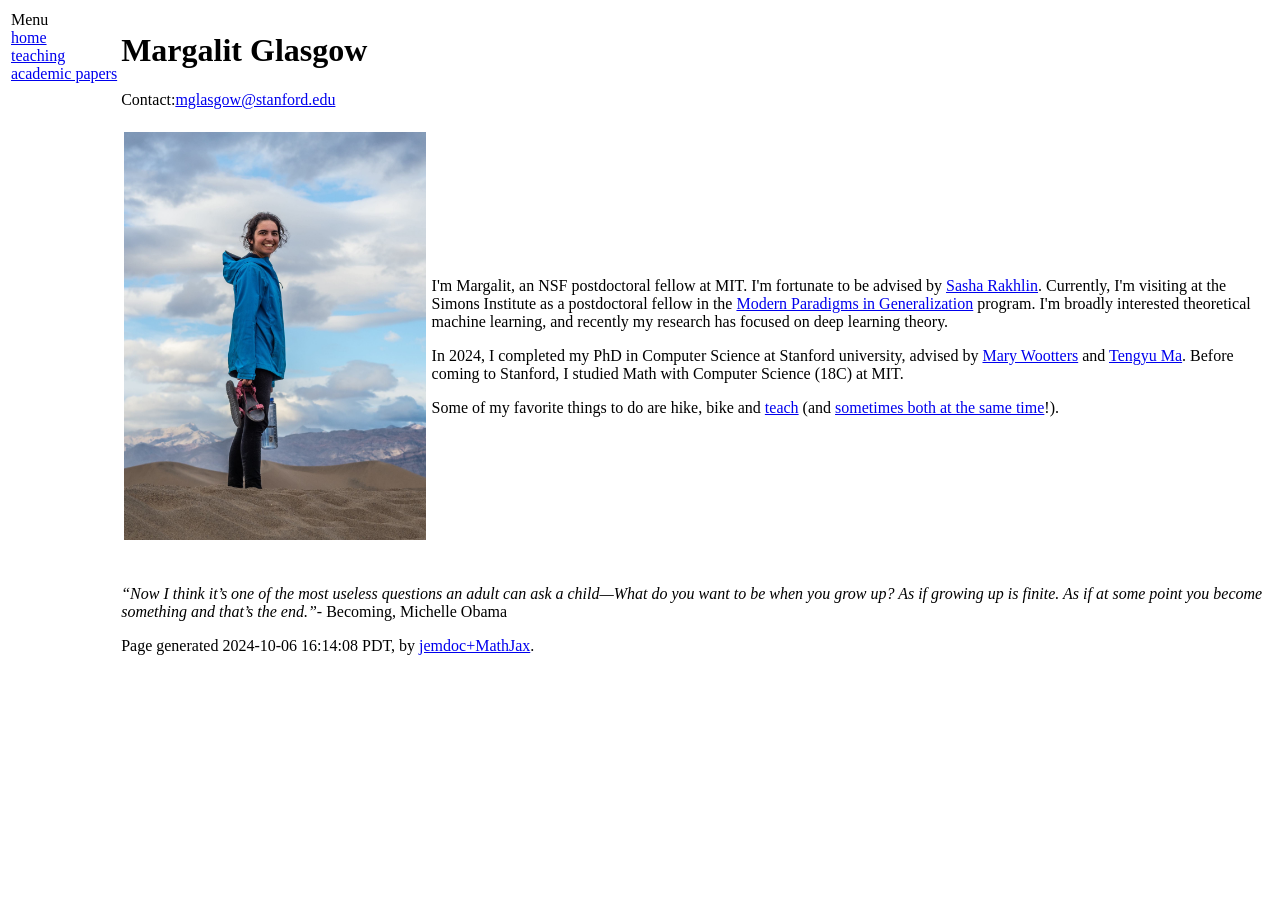
==== index.html @ ad50e1f0 "New home page" ====
<!DOCTYPE html PUBLIC "-//W3C//DTD XHTML 1.1//EN"
  "http://www.w3.org/TR/xhtml11/DTD/xhtml11.dtd">
<html xmlns="http://www.w3.org/1999/xhtml" xml:lang="en">
<head>
<meta name="generator" content="jemdoc, see http://jemdoc.jaboc.net/" />
<meta http-equiv="Content-Type" content="text/html;charset=utf-8" />
<link rel="stylesheet" href="jemdoc.css" type="text/css" />
<title></title>
</head>
<body>
<table summary="Table for page layout." id="tlayout">
<tr valign="top">
<td id="layout-menu">
<div class="menu-category">Menu</div>
<div class="menu-item"><a href="index.html" class="current">home</a></div>
<div class="menu-item"><a href="teaching.html">teaching</a></div>
<div class="menu-item"><a href="papers.html">academic&nbsp;papers</a></div>
</td>
<td id="layout-content">
<h1>Margalit Glasgow</h1>
<p>Contact:<a href="mailto:mglasgow@stanford.edu" target=&ldquo;blank&rdquo;>mglasgow@stanford.edu</a>
</p>
<h2></h2>
<table class="imgtable"><tr><td>
<img src="deathvalley.jpg" alt="death_valley" width="302px" height="408px" />&nbsp;</td>
<td align="left"><p>I'm Margalit, an NSF postdoctoral fellow at MIT. I'm fortunate to be advised by <a href="https://www.mit.edu/~rakhlin/" target=&ldquo;blank&rdquo;>Sasha Rakhlin</a>. Currently, I'm visiting at the Simons Institute as a postdoctoral fellow in the <a href="https://simons.berkeley.edu/programs/modern-paradigms-generalization" target=&ldquo;blank&rdquo;>Modern Paradigms in Generalization</a> program. I'm broadly interested theoretical machine learning, and recently my research has focused on deep learning theory.
</p>
<p>In 2024, I completed my PhD in Computer Science at Stanford university, advised by <a href="https://sites.google.com/site/marywootters/" target=&ldquo;blank&rdquo;>Mary Wootters</a> and <a href="https://ai.stanford.edu/~tengyuma/" target=&ldquo;blank&rdquo;>Tengyu Ma</a>. Before coming to Stanford, I studied Math with Computer Science (18C) at MIT.
</p>
<p>Some of my favorite things to do are hike, bike and <a href="teaching.html" target=&ldquo;blank&rdquo;>teach</a> (and <a href="http://web.mit.edu/spokes/www/" target=&ldquo;blank&rdquo;>sometimes both at the same time</a>!). 
</p>
</td></tr></table>
<h2></h2>
<p><i>“Now I think it’s one of the most useless questions an adult can ask a child—What do you want to be when you grow up? As if growing up is finite. As if at some point you become something and that’s the end.”</i>- Becoming, Michelle Obama
</p>
<div id="footer">
<div id="footer-text">
Page generated 2024-10-06 16:14:08 PDT, by <a href="https://github.com/wsshin/jemdoc_mathjax" target="blank">jemdoc+MathJax</a>.
</div>
</div>
</td>
</tr>
</table>
</body>
</html>
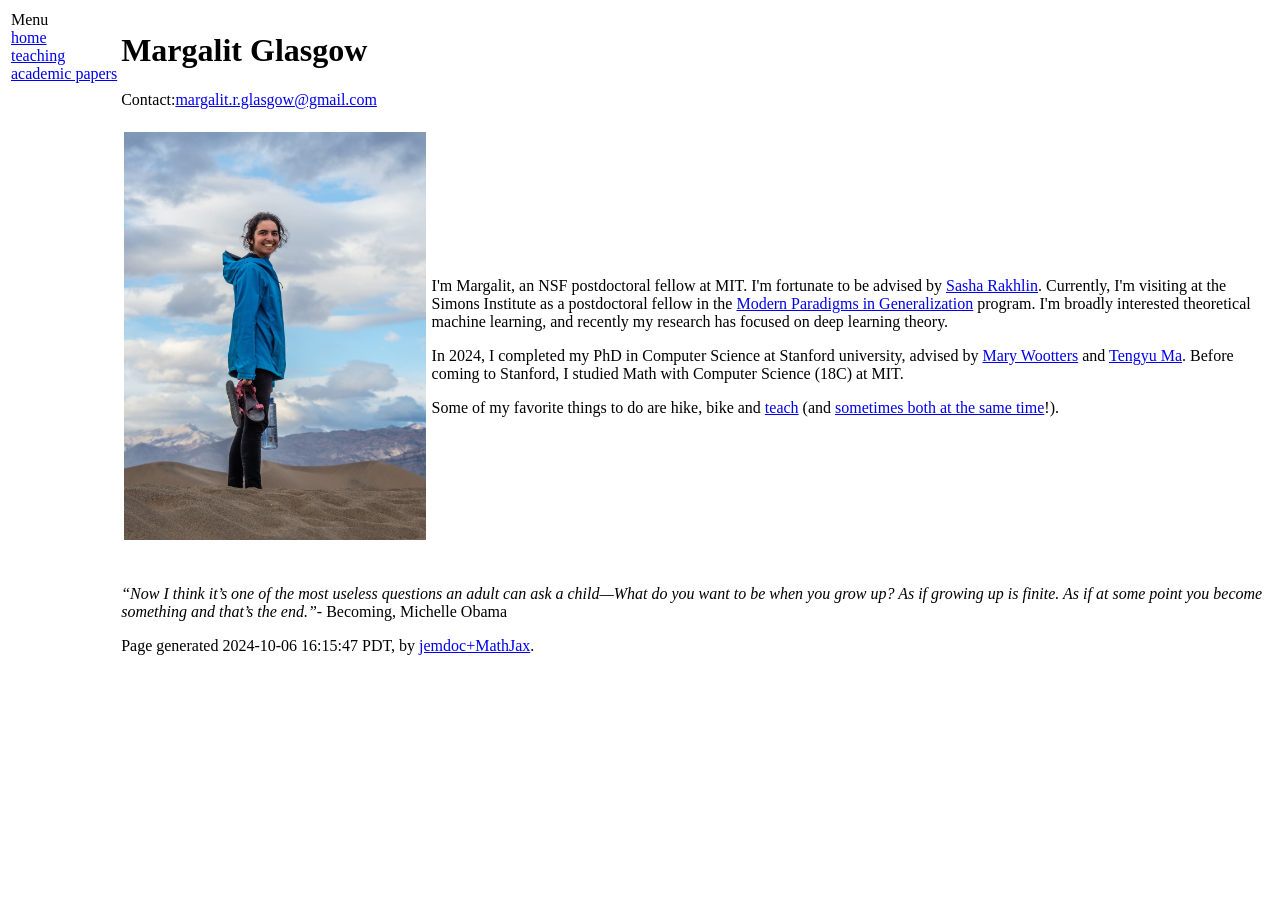
==== commit ce9ffb33: "Updated other pages" ====
--- a/index.html
+++ b/index.html
@@ -18,7 +18,7 @@
 </td>
 <td id="layout-content">
 <h1>Margalit Glasgow</h1>
-<p>Contact:<a href="mailto:mglasgow@stanford.edu" target=&ldquo;blank&rdquo;>mglasgow@stanford.edu</a>
+<p>Contact:<a href="mailto:margalit.r.glasgow@gmail.com" target=&ldquo;blank&rdquo;>margalit.r.glasgow@gmail.com</a>
 </p>
 <h2></h2>
 <table class="imgtable"><tr><td>
@@ -35,7 +35,7 @@
 </p>
 <div id="footer">
 <div id="footer-text">
-Page generated 2024-10-06 16:14:08 PDT, by <a href="https://github.com/wsshin/jemdoc_mathjax" target="blank">jemdoc+MathJax</a>.
+Page generated 2024-10-06 16:15:47 PDT, by <a href="https://github.com/wsshin/jemdoc_mathjax" target="blank">jemdoc+MathJax</a>.
 </div>
 </div>
 </td>
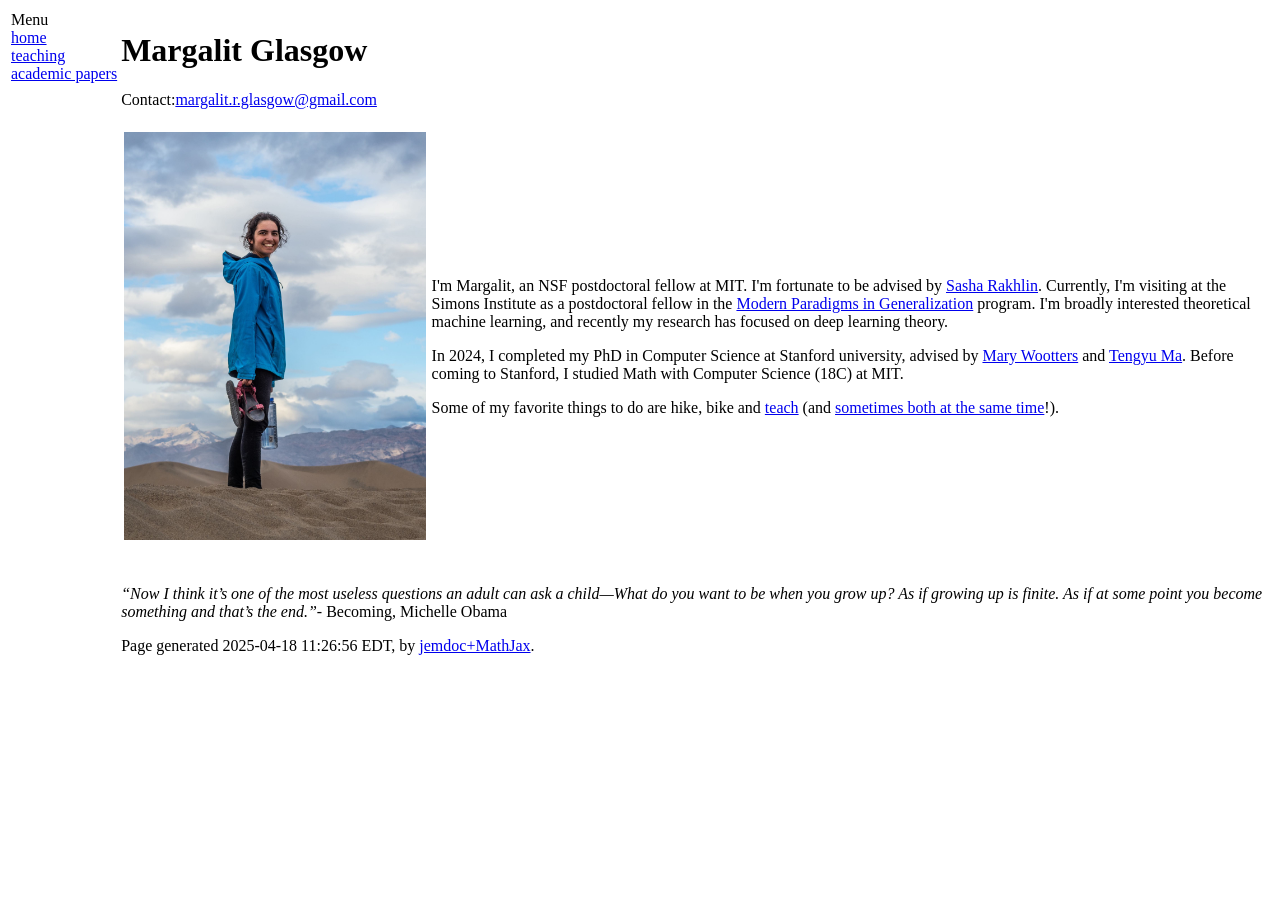
==== commit 785b5a8a: "Python3 Jemdoc" ====
--- a/index.html
+++ b/index.html
@@ -35,7 +35,7 @@
 </p>
 <div id="footer">
 <div id="footer-text">
-Page generated 2024-10-06 16:15:47 PDT, by <a href="https://github.com/wsshin/jemdoc_mathjax" target="blank">jemdoc+MathJax</a>.
+Page generated 2025-04-18 11:26:56 EDT, by <a href="https://github.com/wsshin/jemdoc_mathjax" target="blank">jemdoc+MathJax</a>.
 </div>
 </div>
 </td>
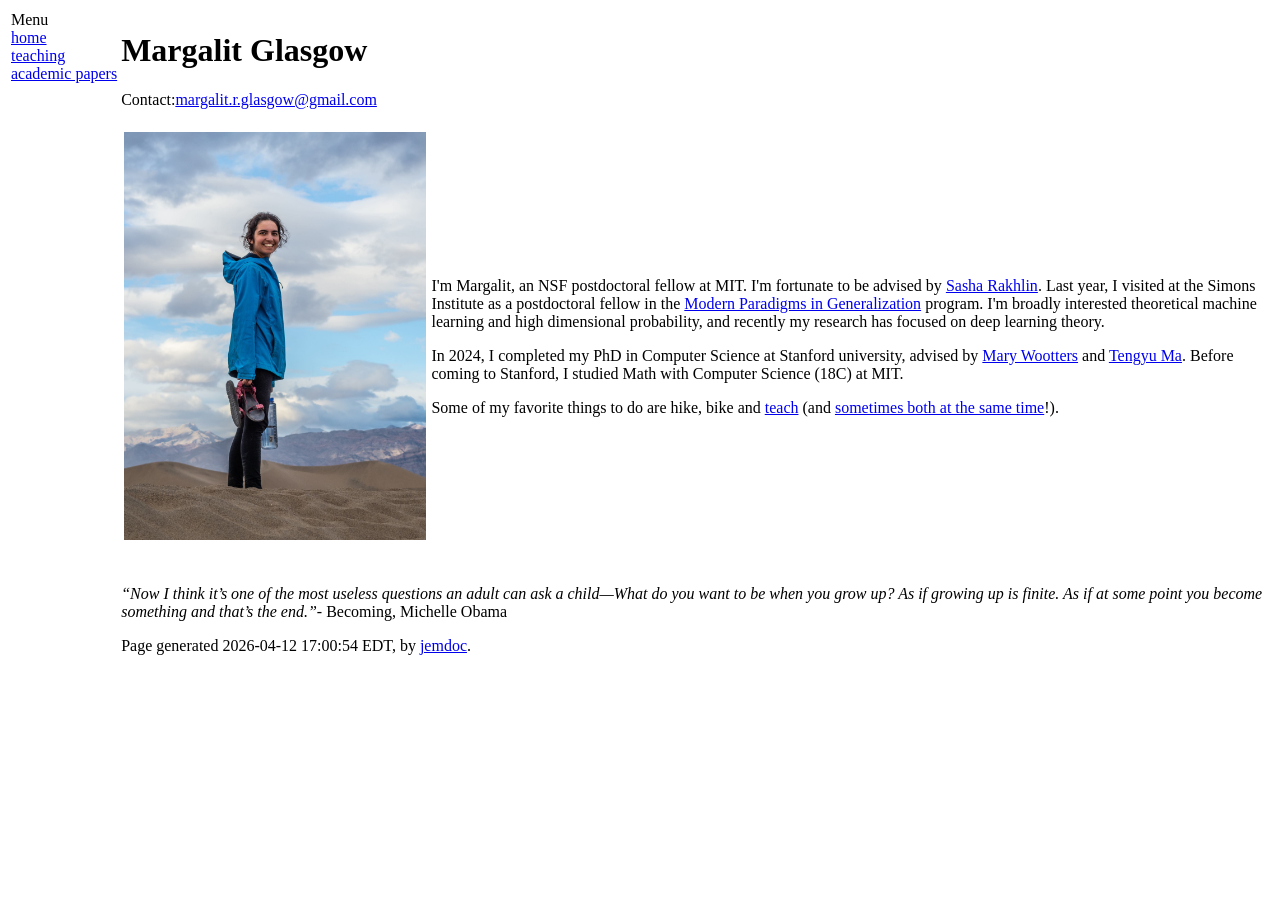
==== commit 5553bdd6: "2026 minor update" ====
--- a/index.html
+++ b/index.html
@@ -18,24 +18,19 @@
 </td>
 <td id="layout-content">
 <h1>Margalit Glasgow</h1>
-<p>Contact:<a href="mailto:margalit.r.glasgow@gmail.com" target=&ldquo;blank&rdquo;>margalit.r.glasgow@gmail.com</a>
-</p>
+<p>Contact:<a href="mailto:margalit.r.glasgow@gmail.com">margalit.r.glasgow@gmail.com</a></p>
 <h2></h2>
 <table class="imgtable"><tr><td>
 <img src="deathvalley.jpg" alt="death_valley" width="302px" height="408px" />&nbsp;</td>
-<td align="left"><p>I'm Margalit, an NSF postdoctoral fellow at MIT. I'm fortunate to be advised by <a href="https://www.mit.edu/~rakhlin/" target=&ldquo;blank&rdquo;>Sasha Rakhlin</a>. Currently, I'm visiting at the Simons Institute as a postdoctoral fellow in the <a href="https://simons.berkeley.edu/programs/modern-paradigms-generalization" target=&ldquo;blank&rdquo;>Modern Paradigms in Generalization</a> program. I'm broadly interested theoretical machine learning, and recently my research has focused on deep learning theory.
-</p>
-<p>In 2024, I completed my PhD in Computer Science at Stanford university, advised by <a href="https://sites.google.com/site/marywootters/" target=&ldquo;blank&rdquo;>Mary Wootters</a> and <a href="https://ai.stanford.edu/~tengyuma/" target=&ldquo;blank&rdquo;>Tengyu Ma</a>. Before coming to Stanford, I studied Math with Computer Science (18C) at MIT.
-</p>
-<p>Some of my favorite things to do are hike, bike and <a href="teaching.html" target=&ldquo;blank&rdquo;>teach</a> (and <a href="http://web.mit.edu/spokes/www/" target=&ldquo;blank&rdquo;>sometimes both at the same time</a>!). 
-</p>
+<td align="left"><p>I'm Margalit, an NSF postdoctoral fellow at MIT. I'm fortunate to be advised by <a href="https://www.mit.edu/~rakhlin/">Sasha Rakhlin</a>. Last year, I visited at the Simons Institute as a postdoctoral fellow in the <a href="https://simons.berkeley.edu/programs/modern-paradigms-generalization">Modern Paradigms in Generalization</a> program. I'm broadly interested theoretical machine learning and high dimensional probability, and recently my research has focused on deep learning theory.</p>
+<p>In 2024, I completed my PhD in Computer Science at Stanford university, advised by <a href="https://sites.google.com/site/marywootters/">Mary Wootters</a> and <a href="https://ai.stanford.edu/~tengyuma/">Tengyu Ma</a>. Before coming to Stanford, I studied Math with Computer Science (18C) at MIT.</p>
+<p>Some of my favorite things to do are hike, bike and <a href="teaching.html">teach</a> (and <a href="http://web.mit.edu/spokes/www/">sometimes both at the same time</a>!). </p>
 </td></tr></table>
 <h2></h2>
-<p><i>“Now I think it’s one of the most useless questions an adult can ask a child—What do you want to be when you grow up? As if growing up is finite. As if at some point you become something and that’s the end.”</i>- Becoming, Michelle Obama
-</p>
+<p><i>“Now I think it’s one of the most useless questions an adult can ask a child—What do you want to be when you grow up? As if growing up is finite. As if at some point you become something and that’s the end.”</i>- Becoming, Michelle Obama</p>
 <div id="footer">
 <div id="footer-text">
-Page generated 2025-04-18 11:26:56 EDT, by <a href="https://github.com/wsshin/jemdoc_mathjax" target="blank">jemdoc+MathJax</a>.
+Page generated 2026-04-12 17:00:54 EDT, by <a href="http://jemdoc.jaboc.net/">jemdoc</a>.
 </div>
 </div>
 </td>
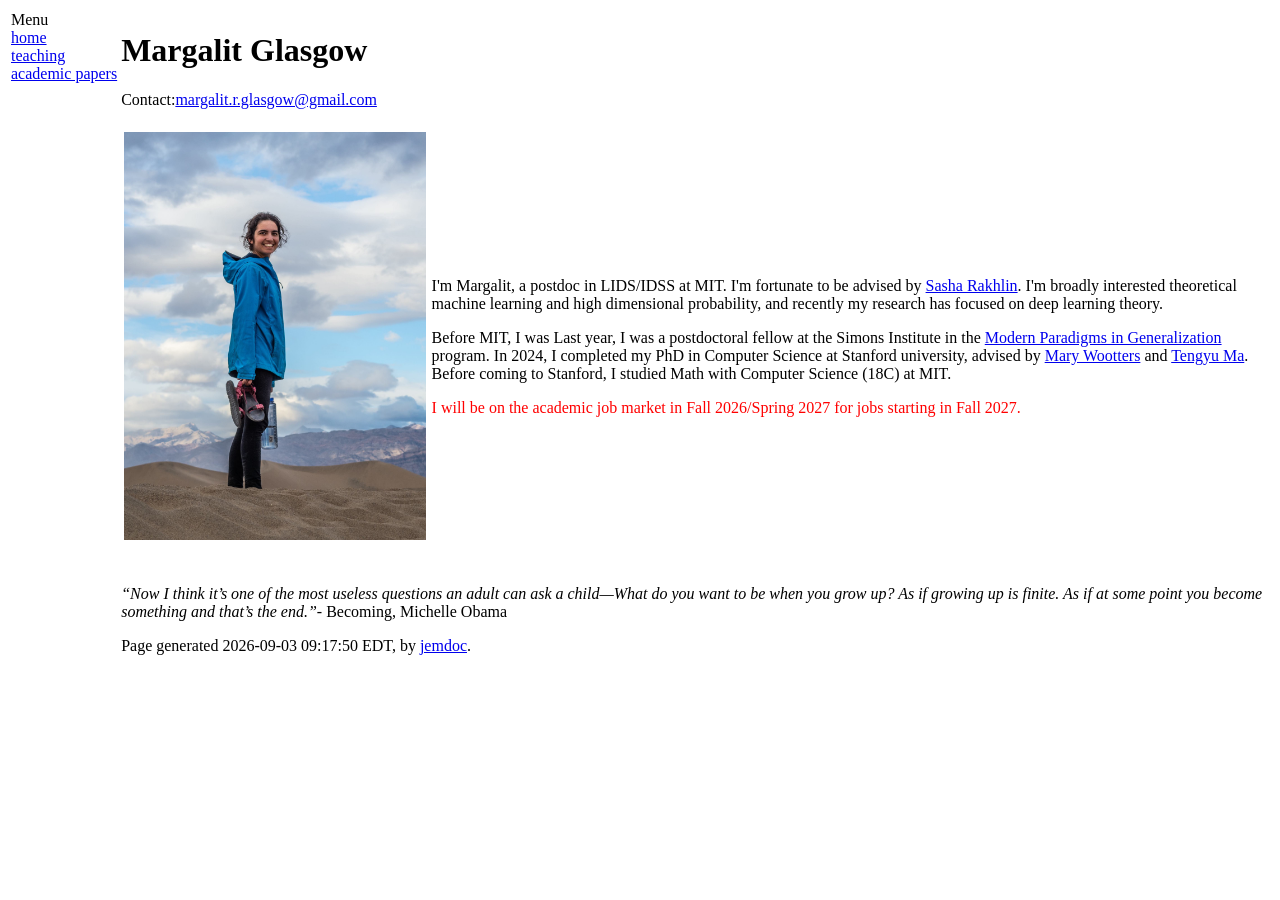
==== commit d6d56588: "Update index" ====
--- a/index.html
+++ b/index.html
@@ -22,15 +22,16 @@
 <h2></h2>
 <table class="imgtable"><tr><td>
 <img src="deathvalley.jpg" alt="death_valley" width="302px" height="408px" />&nbsp;</td>
-<td align="left"><p>I'm Margalit, an NSF postdoctoral fellow at MIT. I'm fortunate to be advised by <a href="https://www.mit.edu/~rakhlin/">Sasha Rakhlin</a>. Last year, I visited at the Simons Institute as a postdoctoral fellow in the <a href="https://simons.berkeley.edu/programs/modern-paradigms-generalization">Modern Paradigms in Generalization</a> program. I'm broadly interested theoretical machine learning and high dimensional probability, and recently my research has focused on deep learning theory.</p>
-<p>In 2024, I completed my PhD in Computer Science at Stanford university, advised by <a href="https://sites.google.com/site/marywootters/">Mary Wootters</a> and <a href="https://ai.stanford.edu/~tengyuma/">Tengyu Ma</a>. Before coming to Stanford, I studied Math with Computer Science (18C) at MIT.</p>
-<p>Some of my favorite things to do are hike, bike and <a href="teaching.html">teach</a> (and <a href="http://web.mit.edu/spokes/www/">sometimes both at the same time</a>!). </p>
+<td align="left"><p>I'm Margalit, a postdoc in LIDS/IDSS at MIT. I'm fortunate to be advised by <a href="https://www.mit.edu/~rakhlin/">Sasha Rakhlin</a>. I'm broadly interested theoretical machine learning and high dimensional probability, and recently my research has focused on deep learning theory.</p>
+<p>Before MIT, I was Last year, I was a postdoctoral fellow at the Simons Institute in the <a href="https://simons.berkeley.edu/programs/modern-paradigms-generalization">Modern Paradigms in Generalization</a> program. 
+In 2024, I completed my PhD in Computer Science at Stanford university, advised by <a href="https://sites.google.com/site/marywootters/">Mary Wootters</a> and <a href="https://ai.stanford.edu/~tengyuma/">Tengyu Ma</a>. Before coming to Stanford, I studied Math with Computer Science (18C) at MIT.</p>
+<p><span style="color:red"> I will be on the academic job market in Fall 2026/Spring 2027 for jobs starting in Fall 2027. </span></p>
 </td></tr></table>
 <h2></h2>
 <p><i>“Now I think it’s one of the most useless questions an adult can ask a child—What do you want to be when you grow up? As if growing up is finite. As if at some point you become something and that’s the end.”</i>- Becoming, Michelle Obama</p>
 <div id="footer">
 <div id="footer-text">
-Page generated 2026-04-12 17:00:54 EDT, by <a href="http://jemdoc.jaboc.net/">jemdoc</a>.
+Page generated 2026-09-03 09:17:50 EDT, by <a href="http://jemdoc.jaboc.net/">jemdoc</a>.
 </div>
 </div>
 </td>
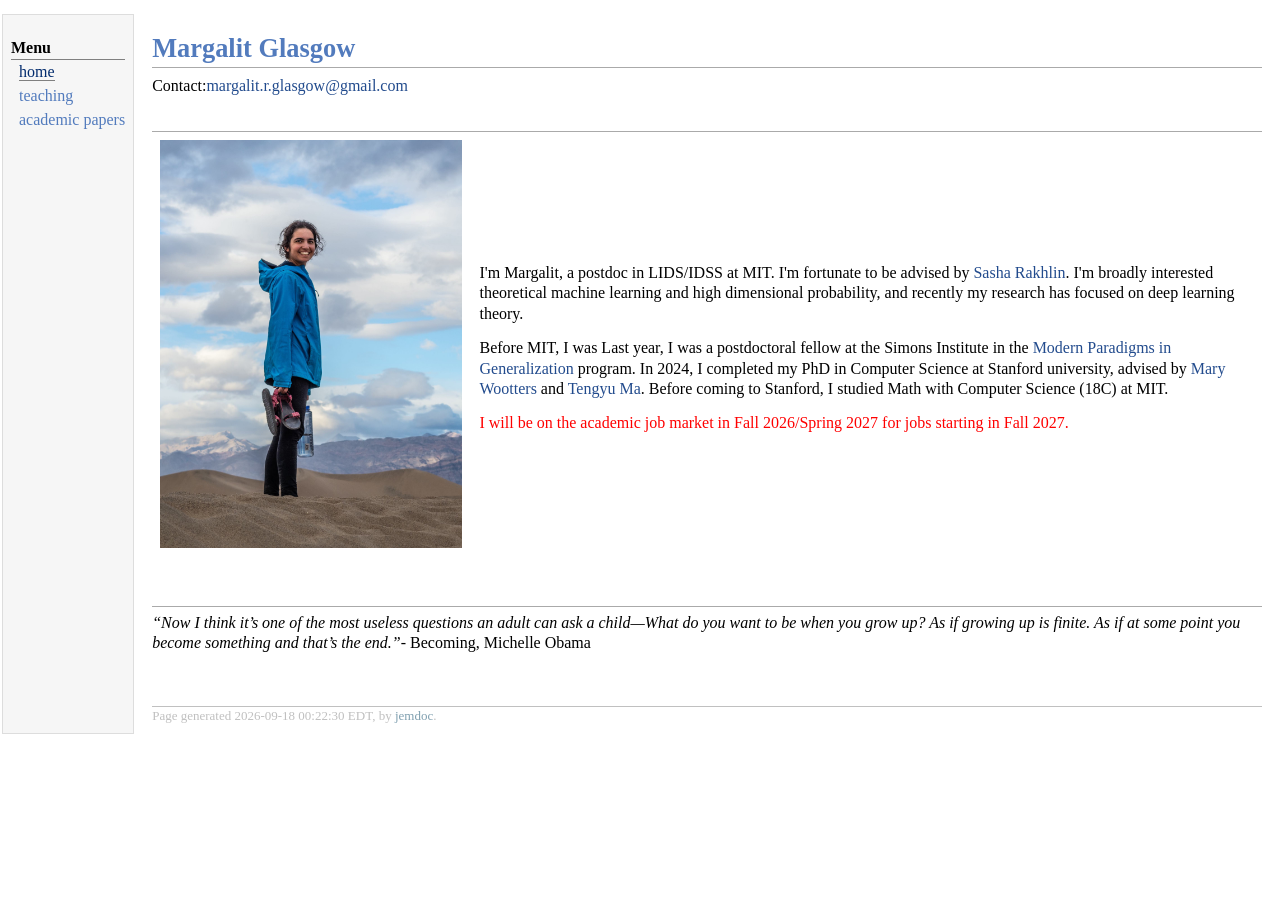
==== commit 73482762: "Formatting" ====
--- a/index.html
+++ b/index.html
@@ -31,7 +31,7 @@
 <p><i>“Now I think it’s one of the most useless questions an adult can ask a child—What do you want to be when you grow up? As if growing up is finite. As if at some point you become something and that’s the end.”</i>- Becoming, Michelle Obama</p>
 <div id="footer">
 <div id="footer-text">
-Page generated 2026-09-03 09:17:50 EDT, by <a href="http://jemdoc.jaboc.net/">jemdoc</a>.
+Page generated 2026-09-18 00:22:30 EDT, by <a href="http://jemdoc.jaboc.net/">jemdoc</a>.
 </div>
 </div>
 </td>
--- a/jemdoc.css
+++ b/jemdoc.css
@@ -0,0 +1,368 @@
+/* Default css file for jemdoc. */
+
+table#tlayout {
+    border: none;
+    border-collapse: separate;
+    background: white;
+}
+
+body {
+	background: white;
+	font-family: Georgia, serif;
+	padding-top: 12px;
+	padding-bottom: 8px;
+	margin: 0;
+}
+
+#layout-menu {
+	background: #f6f6f6;
+	border: 1px solid #dddddd;
+	padding-top: 0.5em;
+	padding-left: 8px;
+	padding-right: 8px;
+	font-size: 1.0em;
+	width: auto;
+	white-space: nowrap;
+    text-align: left;
+    vertical-align: top;
+}
+
+#layout-menu td {
+	background: #f4f4f4;
+    vertical-align: top;
+}
+
+#layout-content {
+	padding-top: 0.5em;
+	padding-left: 1.0em;
+	padding-right: 1.0em;
+    border: none;
+    background: white;
+    text-align: left;
+    vertical-align: top;
+}
+
+#layout-menu a {
+	line-height: 1.5em;
+	margin-left: 0.5em;
+}
+
+tt {
+    background: #ffffdd;
+}
+
+pre, tt {
+	font-size: 90%;
+	font-family: monaco, monospace;
+}
+
+a, a > tt {
+	color: #224b8d;
+	text-decoration: none;
+}
+
+a:hover {
+	border-bottom: 1px gray dotted;
+}
+
+#layout-menu a.current:link, #layout-menu a.current:visited {
+	color: #022b6d;
+	border-bottom: 1px gray solid;
+}
+#layout-menu a:link, #layout-menu a:visited, #layout-menu a:hover {
+	color: #527bbd;
+	text-decoration: none;
+}
+#layout-menu a:hover {
+	text-decoration: none;
+}
+
+div.menu-category {
+	border-bottom: 1px solid gray;
+	margin-top: 0.8em;
+	padding-top: 0.2em;
+	padding-bottom: 0.1em;
+	font-weight: bold;
+}
+
+div.menu-item {
+	padding-left: 16px;
+	text-indent: -16px;
+}
+
+div#toptitle {
+	padding-bottom: 0.2em;
+	margin-bottom: 1.5em;
+	border-bottom: 3px double gray;
+}
+
+/* Reduce space if we begin the page with a title. */
+div#toptitle + h2, div#toptitle + h3 {
+	margin-top: -0.7em;
+}
+
+div#subtitle {
+	margin-top: 0.0em;
+	margin-bottom: 0.0em;
+	padding-top: 0em;
+	padding-bottom: 0.1em;
+}
+
+em {
+	font-style: italic;
+}
+
+strong {
+	font-weight: bold;
+}
+
+
+h1, h2, h3 {
+	color: #527bbd;
+	margin-top: 0.7em;
+	margin-bottom: 0.3em;
+	padding-bottom: 0.2em;
+	line-height: 1.0;
+	padding-top: 0.5em;
+	border-bottom: 1px solid #aaaaaa;
+}
+
+h1 {
+	font-size: 165%;
+}
+
+h2 {
+	padding-top: 0.8em;
+	font-size: 125%;
+}
+
+h2 + h3 {
+    padding-top: 0.2em;
+}
+
+h3 {
+	font-size: 110%;
+	border-bottom: none;
+}
+
+p {
+	margin-top: 0.0em;
+	margin-bottom: 0.8em;
+	padding: 0;
+	line-height: 1.3;
+}
+
+pre {
+	padding: 0;
+	margin: 0;
+}
+
+div#footer {
+	font-size: small;
+	border-top: 1px solid #c0c0c0;
+	padding-top: 0.1em;
+	margin-top: 4.0em;
+	color: #c0c0c0;
+}
+
+div#footer a {
+	color: #80a0b0;
+}
+
+div#footer-text {
+	float: left;
+	padding-bottom: 8px;
+}
+
+ul, ol, dl {
+	margin-top: 0.2em;
+	padding-top: 0;
+	margin-bottom: 0.8em;
+}
+
+dt {
+	margin-top: 0.5em;
+	margin-bottom: 0;
+}
+
+dl {
+	margin-left: 20px;
+}
+
+dd {
+	color: #222222;
+}
+
+dd > *:first-child {
+	margin-top: 0;
+}
+
+ul {
+	list-style-position: outside;
+	list-style-type: square;
+}
+
+p + ul, p + ol {
+	margin-top: -0.5em;
+}
+
+li ul, li ol {
+	margin-top: -0.3em;
+}
+
+ol {
+	list-style-position: outside;
+	list-style-type: decimal;
+}
+
+li p, dd p {
+	margin-bottom: 0.3em;
+}
+
+
+ol ol {
+	list-style-type: lower-alpha;
+}
+
+ol ol ol {
+	list-style-type: lower-roman;
+}
+
+p + div.codeblock {
+	margin-top: -0.6em;
+}
+
+div.codeblock, div.infoblock {
+	margin-right: 0%;
+	margin-top: 1.2em;
+	margin-bottom: 1.3em;
+}
+
+div.blocktitle {
+	font-weight: bold;
+	color: #cd7b62;
+	margin-top: 1.2em;
+	margin-bottom: 0.1em;
+}
+
+div.blockcontent {
+	border: 1px solid silver;
+	padding: 0.3em 0.5em;
+}
+
+div.infoblock > div.blockcontent {
+	background: #ffffee;
+}
+
+div.blockcontent p + ul, div.blockcontent p + ol {
+	margin-top: 0.4em;
+}
+
+div.infoblock p {
+	margin-bottom: 0em;
+}
+
+div.infoblock li p, div.infoblock dd p {
+	margin-bottom: 0.5em;
+}
+
+div.infoblock p + p {
+	margin-top: 0.8em;
+}
+
+div.codeblock > div.blockcontent {
+	background: #f6f6f6;
+}
+
+span.pycommand {
+	color: #000070;
+}
+
+span.statement {
+	color: #008800;
+}
+span.builtin {
+	color: #000088;
+}
+span.special {
+	color: #990000;
+}
+span.operator {
+	color: #880000;
+}
+span.error {
+	color: #aa0000;
+}
+span.comment, span.comment > *, span.string, span.string > * {
+	color: #606060;
+}
+
+@media print {
+	#layout-menu { display: none; }
+}
+
+#fwtitle {
+	margin: 2px;
+}
+
+#fwtitle #toptitle {
+	padding-left: 0.5em;
+	margin-bottom: 0.5em;
+}
+
+#layout-content h1:first-child, #layout-content h2:first-child, #layout-content h3:first-child {
+	margin-top: 0;
+}
+
+div#toptitle h1, #layout-content div#toptitle h1 {
+	margin-bottom: 0.0em;
+	padding-bottom: 0.1em;
+	padding-top: 0;
+	margin-top: 0.5em;
+	border-bottom: none;
+}
+
+img.eq {
+	padding: 0;
+	padding-left: 0.1em;
+	padding-right: 0.1em;
+	margin: 0;
+}
+
+img.eqwl {
+	padding-left: 2em;
+	padding-top: 0.6em;
+	padding-bottom: 0.2em;
+	margin: 0;
+}
+
+table {
+    border: 2px solid black;
+    border-collapse: collapse;
+}
+
+td {
+    padding: 2px;
+    padding-left: 0.5em;
+    padding-right: 0.5em;
+    text-align: center;
+    border: 1px solid gray;
+}
+
+table + table {
+    margin-top: 1em;
+}
+
+tr.heading {
+    font-weight: bold;
+    border-bottom: 2px solid black;
+}
+
+img {
+    border: none;
+}
+
+table.imgtable, table.imgtable td {
+    border: none;
+    text-align: left;
+}
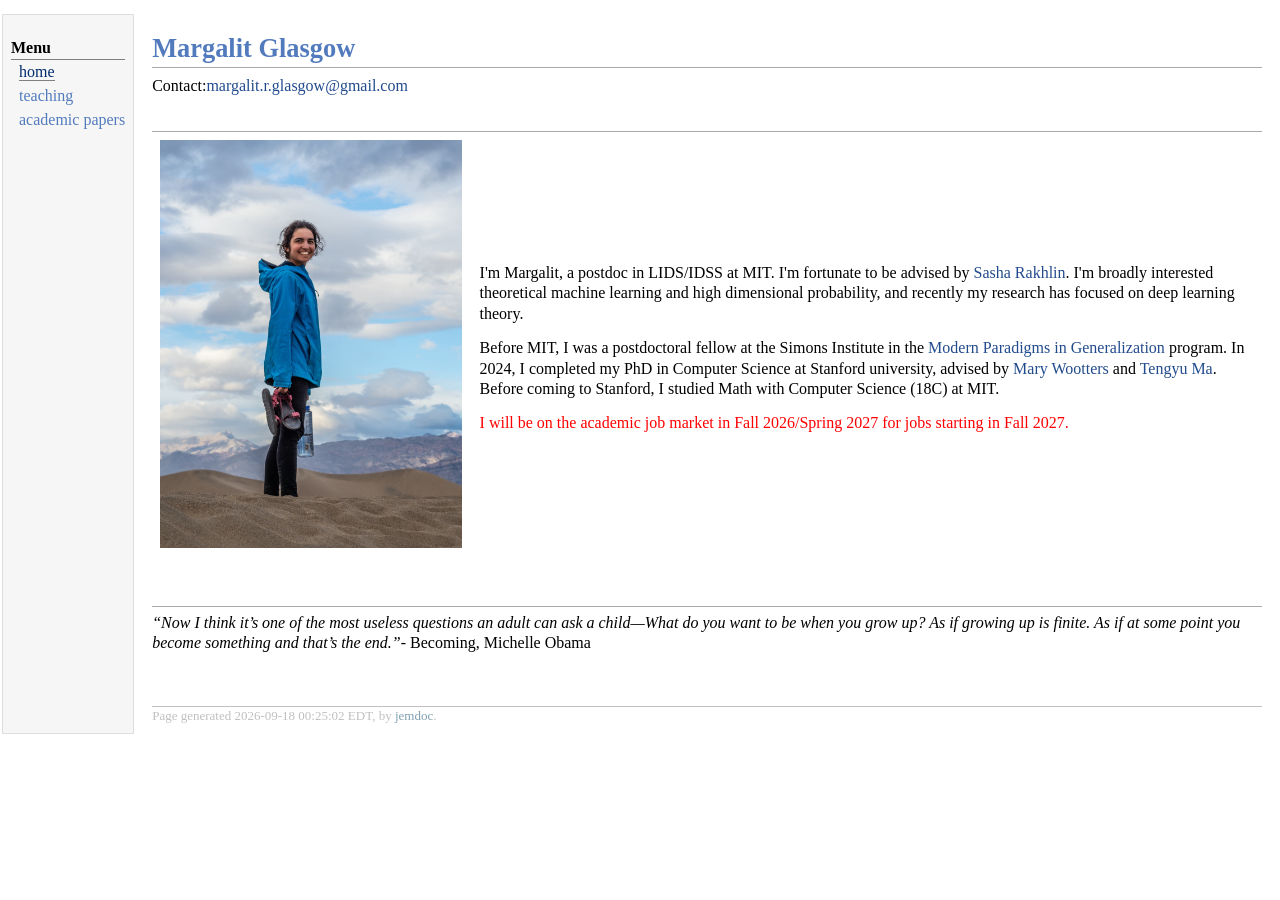
==== commit 09218ce6: "typo" ====
--- a/index.html
+++ b/index.html
@@ -23,7 +23,7 @@
 <table class="imgtable"><tr><td>
 <img src="deathvalley.jpg" alt="death_valley" width="302px" height="408px" />&nbsp;</td>
 <td align="left"><p>I'm Margalit, a postdoc in LIDS/IDSS at MIT. I'm fortunate to be advised by <a href="https://www.mit.edu/~rakhlin/">Sasha Rakhlin</a>. I'm broadly interested theoretical machine learning and high dimensional probability, and recently my research has focused on deep learning theory.</p>
-<p>Before MIT, I was Last year, I was a postdoctoral fellow at the Simons Institute in the <a href="https://simons.berkeley.edu/programs/modern-paradigms-generalization">Modern Paradigms in Generalization</a> program. 
+<p>Before MIT, I was a postdoctoral fellow at the Simons Institute in the <a href="https://simons.berkeley.edu/programs/modern-paradigms-generalization">Modern Paradigms in Generalization</a> program. 
 In 2024, I completed my PhD in Computer Science at Stanford university, advised by <a href="https://sites.google.com/site/marywootters/">Mary Wootters</a> and <a href="https://ai.stanford.edu/~tengyuma/">Tengyu Ma</a>. Before coming to Stanford, I studied Math with Computer Science (18C) at MIT.</p>
 <p><span style="color:red"> I will be on the academic job market in Fall 2026/Spring 2027 for jobs starting in Fall 2027. </span></p>
 </td></tr></table>
@@ -31,7 +31,7 @@
 <p><i>“Now I think it’s one of the most useless questions an adult can ask a child—What do you want to be when you grow up? As if growing up is finite. As if at some point you become something and that’s the end.”</i>- Becoming, Michelle Obama</p>
 <div id="footer">
 <div id="footer-text">
-Page generated 2026-09-18 00:22:30 EDT, by <a href="http://jemdoc.jaboc.net/">jemdoc</a>.
+Page generated 2026-09-18 00:25:02 EDT, by <a href="http://jemdoc.jaboc.net/">jemdoc</a>.
 </div>
 </div>
 </td>
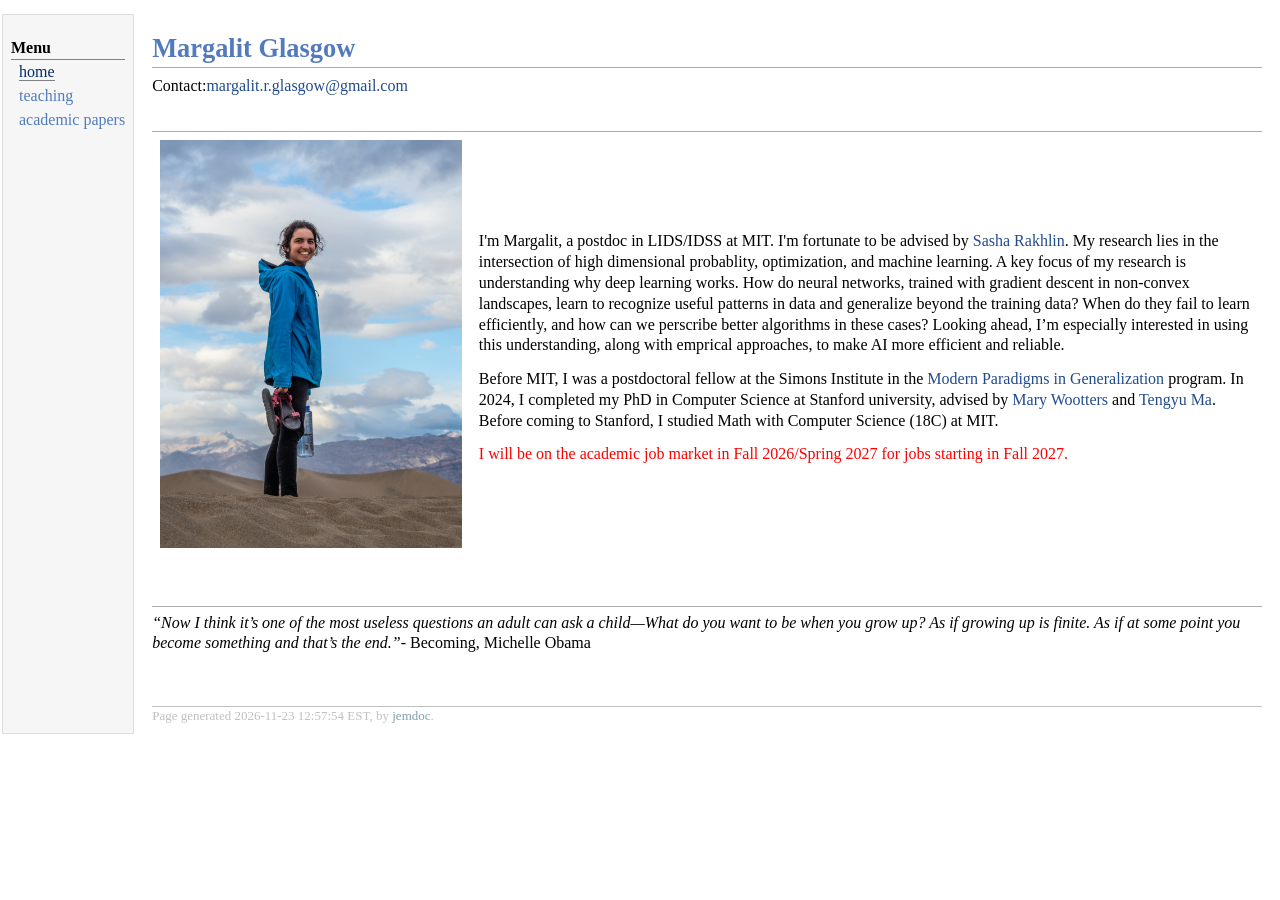
==== commit b184d6b8: "Minor updates" ====
--- a/index.html
+++ b/index.html
@@ -22,16 +22,15 @@
 <h2></h2>
 <table class="imgtable"><tr><td>
 <img src="deathvalley.jpg" alt="death_valley" width="302px" height="408px" />&nbsp;</td>
-<td align="left"><p>I'm Margalit, a postdoc in LIDS/IDSS at MIT. I'm fortunate to be advised by <a href="https://www.mit.edu/~rakhlin/">Sasha Rakhlin</a>. I'm broadly interested theoretical machine learning and high dimensional probability, and recently my research has focused on deep learning theory.</p>
-<p>Before MIT, I was a postdoctoral fellow at the Simons Institute in the <a href="https://simons.berkeley.edu/programs/modern-paradigms-generalization">Modern Paradigms in Generalization</a> program. 
-In 2024, I completed my PhD in Computer Science at Stanford university, advised by <a href="https://sites.google.com/site/marywootters/">Mary Wootters</a> and <a href="https://ai.stanford.edu/~tengyuma/">Tengyu Ma</a>. Before coming to Stanford, I studied Math with Computer Science (18C) at MIT.</p>
+<td align="left"><p>I'm Margalit, a postdoc in LIDS/IDSS at MIT. I'm fortunate to be advised by <a href="https://www.mit.edu/~rakhlin/">Sasha Rakhlin</a>. My research lies in the intersection of high dimensional probablity, optimization, and machine learning. A key focus of my research is understanding why deep learning works. How do neural networks, trained with gradient descent in non-convex landscapes, learn to recognize useful patterns in data and generalize beyond the training data? When do they fail to learn efficiently, and how can we perscribe better algorithms in these cases? Looking ahead, I’m especially interested in using this understanding, along with emprical approaches, to make AI more efficient and reliable. </p>
+<p>Before MIT, I was a postdoctoral fellow at the Simons Institute in the <a href="https://simons.berkeley.edu/programs/modern-paradigms-generalization">Modern Paradigms in Generalization</a> program. In 2024, I completed my PhD in Computer Science at Stanford university, advised by <a href="https://sites.google.com/site/marywootters/">Mary Wootters</a> and <a href="https://ai.stanford.edu/~tengyuma/">Tengyu Ma</a>. Before coming to Stanford, I studied Math with Computer Science (18C) at MIT.</p>
 <p><span style="color:red"> I will be on the academic job market in Fall 2026/Spring 2027 for jobs starting in Fall 2027. </span></p>
 </td></tr></table>
 <h2></h2>
 <p><i>“Now I think it’s one of the most useless questions an adult can ask a child—What do you want to be when you grow up? As if growing up is finite. As if at some point you become something and that’s the end.”</i>- Becoming, Michelle Obama</p>
 <div id="footer">
 <div id="footer-text">
-Page generated 2026-09-18 00:25:02 EDT, by <a href="http://jemdoc.jaboc.net/">jemdoc</a>.
+Page generated 2026-11-23 12:57:54 EST, by <a href="http://jemdoc.jaboc.net/">jemdoc</a>.
 </div>
 </div>
 </td>
